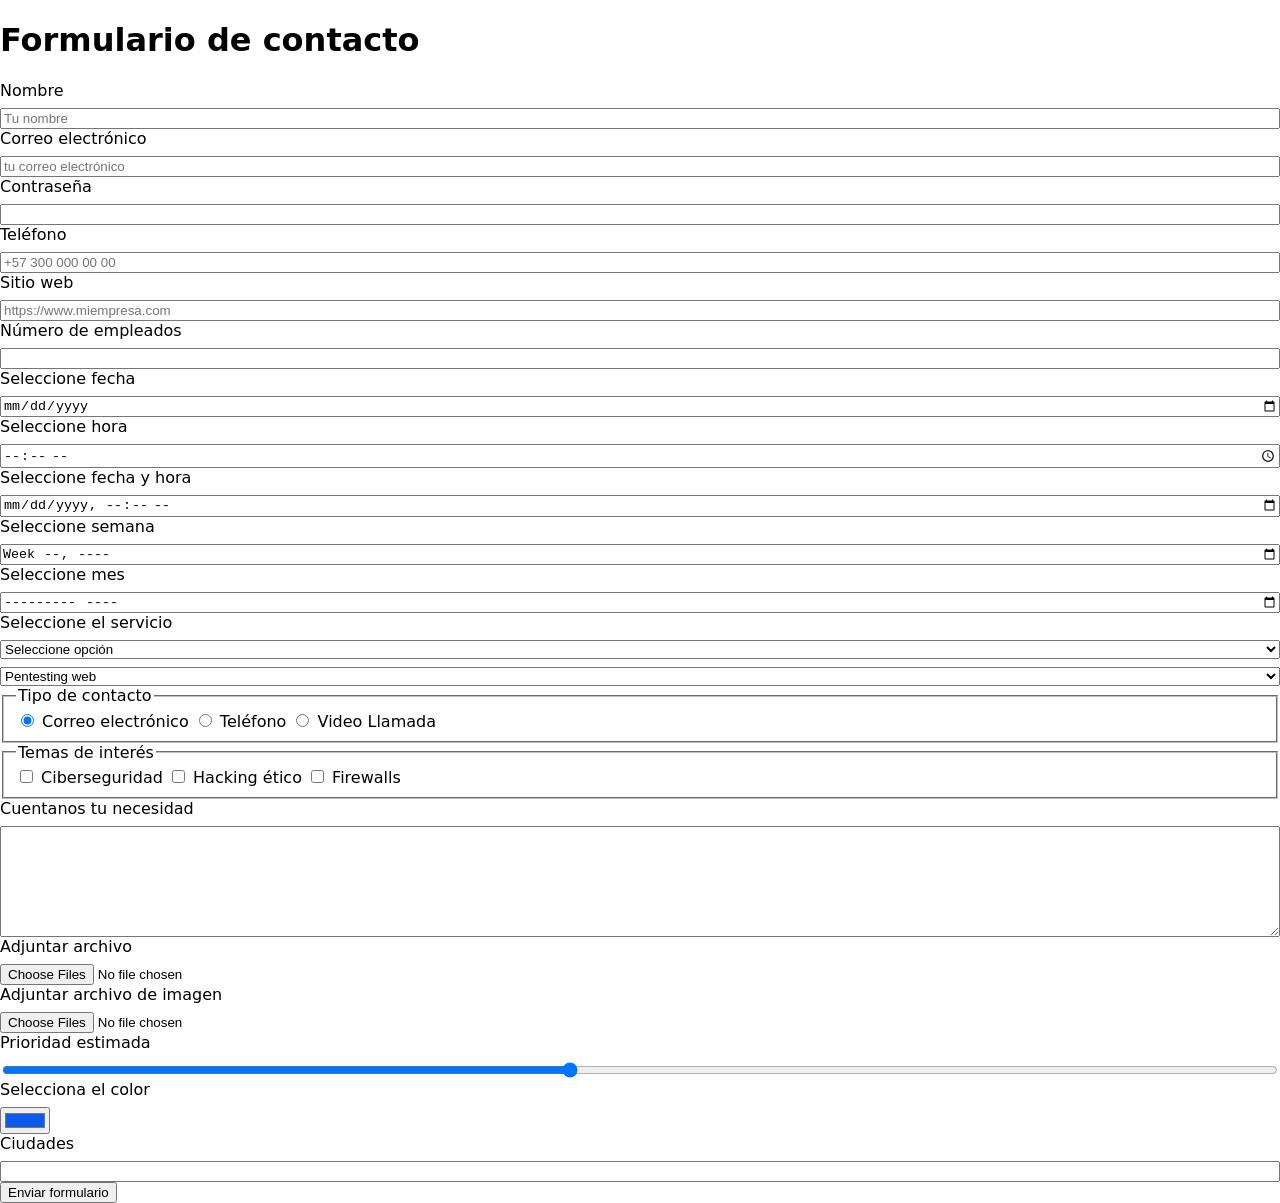
==== index.html @ b2bd3303 "Agrega estructura HTML y estilos CSS del formulario" ====
<!DOCTYPE html>


<!--lang es el lenguaje-->
<html lang="es">

<head>
    <!--metadatos-->
    <!--UTF-8 ASCII-->
    <meta charset="UTF-8">
    <!--Para que el documento interactue-->
    <!--Responsivo-->
    <meta name="viewport" content="width=device-width" , initial-scale="1.0">

    <title>Formulario básico</title>
    <!--Cuando la hoja de estilos esta en una carpeta se tiene que poner la ruta con la carpeta-->
    <link rel="stylesheet" href="./CSS/styles.css">
</head>


<body>
    <h1>Formulario de contacto</h1>

    <!--Action sirve para definir la accion que va a suceder, define quien va a procesar la accion
    method define como se va a procesar la accion-->
    <form action="#" method="POST">
        <!--Esto es un formulario-->
        <div class="form-field">
            <!--Etiquetas indicativas, no realizan nada-->
            <label for="nombre">Nombre</label>
            <!--input es la entrada y hay varios tipos de input, el id identifica al tipo de entrada-->
            <!--required indica que es obligatorio-->
            <input type="text" 
            id="nombre" 
            name="nombre" 
            placeholder="Tu nombre" 
            required
            autocomplete="name"> <!--recupera de las cookies del navegador para autocompletar-->
        </div>

        <div class="form-field">
            <label for="email">Correo electrónico</label>
            <input type="email" 
            id="email" 
            name="email" 
            placeholder="tu correo electrónico" 
            autocomplete="email" required>
        </div>

        <div class="form-field">
            <label for="password">Contraseña</label>
            <input type="password" 
            id="password" 
            name="password" 
            minlength="6" 
            autocomplete="mi password" 
            required  >
        </div>

        <div class="form-field">
            <label for="telefono">Teléfono</label>
            <input type="tel"
            id="telefono"
            name="telefono"
            placeholder="+57 300 000 00 00"
            autocomplete="tel">
        </div>


        <div class="form-field">
            <label for="sitio">Sitio web</label>
            <input type="url"
            id="sitio"
            name="sitio"
            placeholder="https://www.miempresa.com">
        </div>

        <div class="form-field">
            <label for="empleados">Número de empleados</label>
            <input type="number"
            id="empleados"
            name="empleados"
            min="1"
            max="5"
            step="1">
        </div>

        <div class="form-field">
            <label for="fecha">Seleccione fecha</label>
            <input type="date"
            id="fecha"
            name="fecha"
            >
        </div>

        <div class="form-field">
            <label for="hora">Seleccione hora</label>
            <input type="time"
            id="hora"
            name="hora">
        </div>

        <div class="form-field">
            <label for="fecha-hora">Seleccione fecha y hora</label>
            <input type="datetime-local"
            id="fecha-hora"
            name="fecha-hora">
        </div>

        <div class="form-field">
            <label for="semana">Seleccione semana</label>
            <input type="week"
            id="semana"
            name="semana">
        </div>

        <div class="form-field">
            <label for="mes">Seleccione mes</label>
            <input type="month"
            id="mes"
            name="mes">
        </div>

        <div class="form-field">
            <label for="servicio">Seleccione el servicio</label>
            <select id="servicio" name="servicio" required>
                <option value="">
                    Seleccione opción
                </option>

                <option value="pentesting">
                    Pentesting web
                </option>

                <option value="devsecops">
                    DevSecOps
                </option>

                <option value="ai-security">
                    AI security
                </option>
            </select>

            <select id="servicio" name="servicio" required>

                <optgroup label="Servicios de seguridad">

                    <option value="pentesting">
                        Pentesting web
                    </option>

                    <option value="devsecops">
                        DevSecOps
                    </option>

                    <option value="ai-security">
                        AI security
                    </option>
                </optgroup>

                <optgroup label="Desarrollo de software">
                    <option value="Dev 1">
                        Software a la medidad
                    </option>

                    <option value="Dev 2">
                        Azure y AWS
                    </option>

                    <option value="dev">
                        Análisis Funcional
                    </option>
                </optgroup>

            </select>
        </div>
        
        <!--Crear radio buttons-->
        <div class="form-field">    
            <fieldset>
                <legend>Tipo de contacto</legend>
                <label>
                
                    <input type="radio"
                    name="tipo-contacto"
                    value="correo"
                    checked>
                    Correo electrónico
                </label>

                <label>
                    <input type="radio"
                    name="tipo-contacto"
                    value="telefono">
                    Teléfono
                </label>
                
                <label>
                    <input type="radio"
                    name="tipo-contacto"
                    value="videollamada">
                    Video Llamada
                </label>   
            </fieldset>
        </div>

        <div class="form-field">
            <fieldset>

                <legend>Temas de interés</legend>
                <label>
                    <input type="checkbox"
                    name="intereses"
                    value="ciberseguridad">
                    Ciberseguridad
                </label>

                <label>
                    <input type="checkbox"
                    name="intereses"
                    value="hacking-etico">
                    Hacking ético
                </label>

                <label>
                    <input type="checkbox"
                    name="intereses"
                    value="seguridad">
                    Firewalls
                </label>
            </fieldset>
        </div>

        <div class="form-field">
            <label for="mensaje">Cuentanos tu necesidad</label>
            <textarea id="mensaje"
            name="mensaje"
            rows="7"
            maxlength="200"
            placeholder="Escribe brevemente tu necesidad"
            required>

            </textarea>

        </div>

        <div class="form-field">
            <label for="archivo">Adjuntar archivo</label>
            <input type="file"
            id="archivo"
            name="archivo"
            accept=".pdf,.docx,.xlsx,.xls"
            multiple>
        </div>

        <div class="form-field">
            <label for="archivo">Adjuntar archivo de imagen</label>
            <input type="file"
            id="archivo"
            name="archivo"
            accept="image/*"
            multiple>
        </div>

        <div class="form-field">
            <label for="prioridad">Prioridad estimada</label>
            <input type="range"
            id="prioridad"
            name="prioridad"
            min="1"
            max="10"
            value="5">
        </div>

        <div class="form-field">
            <label for="color">Selecciona el color</label>
            <input type="color"
            id="color"
            name="color"
            value="#0d5bea">
        </div>

        <div class="form-field">
            <label for="ciudades">Ciudades</label>
            <input type="text"
            id="ciudad"
            name="ciudad"
            list="ciudades">

            <datalist id="ciudades">
                <option value="Pasto"></option>
                <option value="Bogota"></option>
                <option value="Cali"></option>
            </datalist>
        </div>

        <div class="form-actions">
            <button type="submit" class="button button-primary">Enviar formulario</button>
        </div>
    </form>
    </form>
</body>


</html>
---- CSS/styles.css ----
/*Esto es un comentario*/


/* asterisco significa todo*/
*{
    box-sizing: border-box;
}

/*Carga las fuentes segun el sistema operativo

body corresponde a todo el cuerpo, es decir todo lo que vaya dentro de body*/
body {
    margin: 0;
    font-family:
        Inter,
        system-ui, 
        -apple-system, 
        BlinkMacSystemFont, 
        'Segoe UI', 
        Roboto, 
        Oxygen, 
        Ubuntu, 
        Cantarell, 
        'Open Sans', 
        'Helvetica Neue', 
        sans-serif
    ;
}


.form-field{
    /*grid construye una cuadricula trabajada en sentido vertical*/
    display: grid;
    /*Separa uniformemente a los elementos dentro del div*/
    gap: 8px;
}
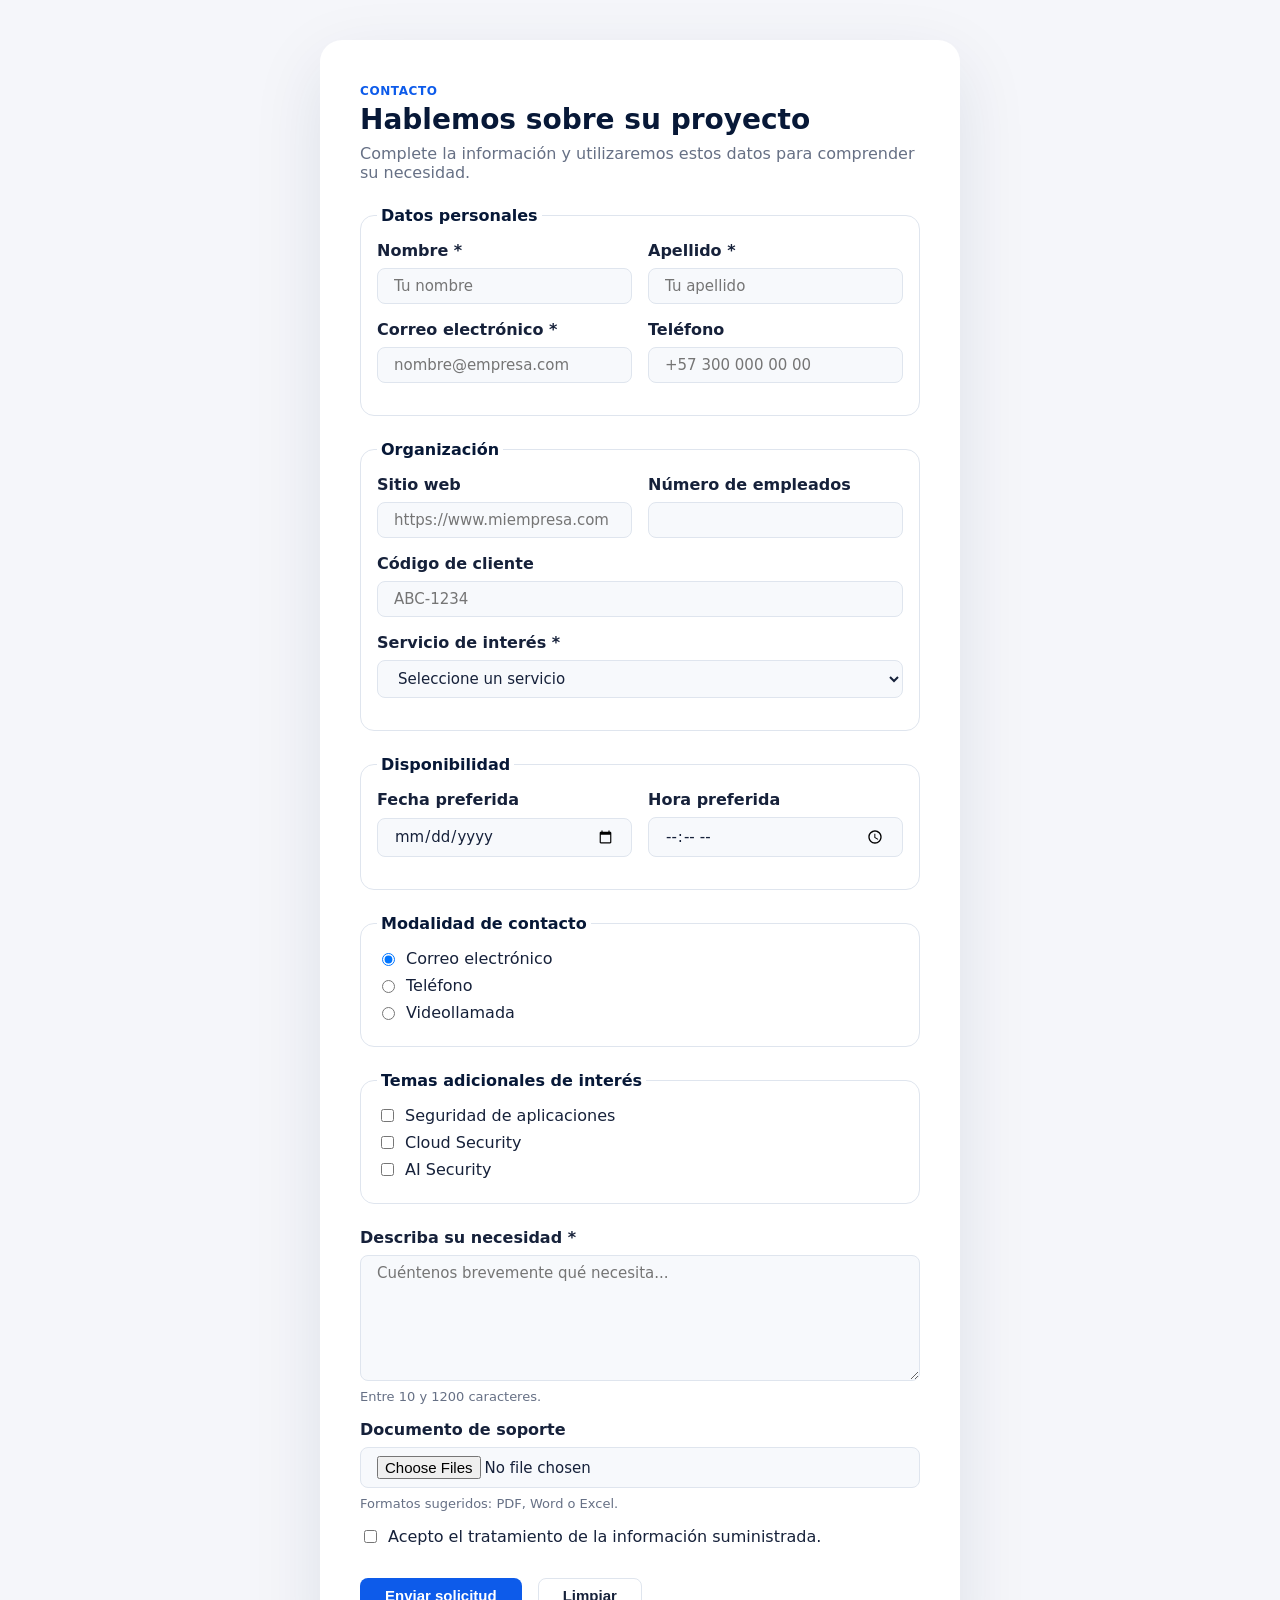
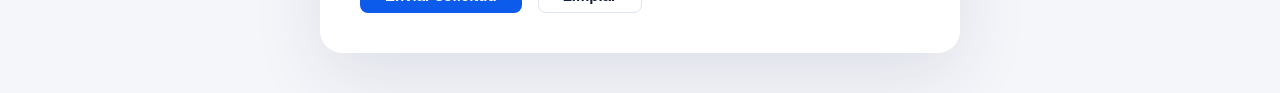
==== commit cda7d4a2: "Formulario final: estructura semantica (modulo 18), validaciones (modulo 17) y variables CSS (modulo" ====
--- a/index.html
+++ b/index.html
@@ -1,305 +1,183 @@
 <!DOCTYPE html>
-
-
-<!--lang es el lenguaje-->
 <html lang="es">
 
 <head>
-    <!--metadatos-->
-    <!--UTF-8 ASCII-->
     <meta charset="UTF-8">
-    <!--Para que el documento interactue-->
-    <!--Responsivo-->
-    <meta name="viewport" content="width=device-width" , initial-scale="1.0">
-
-    <title>Formulario básico</title>
-    <!--Cuando la hoja de estilos esta en una carpeta se tiene que poner la ruta con la carpeta-->
+    <meta name="viewport" content="width=device-width, initial-scale=1.0">
+    <title>Formulario de contacto</title>
     <link rel="stylesheet" href="./CSS/styles.css">
 </head>
 
+<body>
+    <main class="form-page">
+        <section class="form-section">
+            <div class="form-container">
 
-<body>
-    <h1>Formulario de contacto</h1>
+                <header class="form-header">
+                    <span class="eyebrow">CONTACTO</span>
+                    <h1>Hablemos sobre su proyecto</h1>
+                    <p>Complete la información y utilizaremos estos datos para comprender su necesidad.</p>
+                </header>
 
-    <!--Action sirve para definir la accion que va a suceder, define quien va a procesar la accion
-    method define como se va a procesar la accion-->
-    <form action="#" method="POST">
-        <!--Esto es un formulario-->
-        <div class="form-field">
-            <!--Etiquetas indicativas, no realizan nada-->
-            <label for="nombre">Nombre</label>
-            <!--input es la entrada y hay varios tipos de input, el id identifica al tipo de entrada-->
-            <!--required indica que es obligatorio-->
-            <input type="text" 
-            id="nombre" 
-            name="nombre" 
-            placeholder="Tu nombre" 
-            required
-            autocomplete="name"> <!--recupera de las cookies del navegador para autocompletar-->
-        </div>
+                <form class="contact-form" action="#" method="post">
 
-        <div class="form-field">
-            <label for="email">Correo electrónico</label>
-            <input type="email" 
-            id="email" 
-            name="email" 
-            placeholder="tu correo electrónico" 
-            autocomplete="email" required>
-        </div>
+                    <fieldset class="campo-grupo">
+                        <legend>Datos personales</legend>
 
-        <div class="form-field">
-            <label for="password">Contraseña</label>
-            <input type="password" 
-            id="password" 
-            name="password" 
-            minlength="6" 
-            autocomplete="mi password" 
-            required  >
-        </div>
+                        <div class="form-row">
+                            <div class="form-field">
+                                <label for="nombre">Nombre *</label>
+                                <input type="text" id="nombre" name="nombre"
+                                    placeholder="Tu nombre" minlength="2" maxlength="50"
+                                    required autocomplete="name">
+                            </div>
 
-        <div class="form-field">
-            <label for="telefono">Teléfono</label>
-            <input type="tel"
-            id="telefono"
-            name="telefono"
-            placeholder="+57 300 000 00 00"
-            autocomplete="tel">
-        </div>
+                            <div class="form-field">
+                                <label for="apellido">Apellido *</label>
+                                <input type="text" id="apellido" name="apellido"
+                                    placeholder="Tu apellido" minlength="2" maxlength="50"
+                                    required autocomplete="family-name">
+                            </div>
+                        </div>
 
+                        <div class="form-row">
+                            <div class="form-field">
+                                <label for="email">Correo electrónico *</label>
+                                <input type="email" id="email" name="email"
+                                    placeholder="nombre@empresa.com" autocomplete="email" required>
+                            </div>
 
-        <div class="form-field">
-            <label for="sitio">Sitio web</label>
-            <input type="url"
-            id="sitio"
-            name="sitio"
-            placeholder="https://www.miempresa.com">
-        </div>
+                            <div class="form-field">
+                                <label for="telefono">Teléfono</label>
+                                <input type="tel" id="telefono" name="telefono"
+                                    placeholder="+57 300 000 00 00"
+                                    pattern="^\+?[0-9]{7,13}$"
+                                    title="Ingrese un número válido, ej: +573000000000"
+                                    autocomplete="tel">
+                            </div>
+                        </div>
+                    </fieldset>
 
-        <div class="form-field">
-            <label for="empleados">Número de empleados</label>
-            <input type="number"
-            id="empleados"
-            name="empleados"
-            min="1"
-            max="5"
-            step="1">
-        </div>
+                    <fieldset class="campo-grupo">
+                        <legend>Organización</legend>
 
-        <div class="form-field">
-            <label for="fecha">Seleccione fecha</label>
-            <input type="date"
-            id="fecha"
-            name="fecha"
-            >
-        </div>
+                        <div class="form-row">
+                            <div class="form-field">
+                                <label for="sitio">Sitio web</label>
+                                <input type="url" id="sitio" name="sitio"
+                                    placeholder="https://www.miempresa.com">
+                            </div>
 
-        <div class="form-field">
-            <label for="hora">Seleccione hora</label>
-            <input type="time"
-            id="hora"
-            name="hora">
-        </div>
+                            <div class="form-field">
+                                <label for="empleados">Número de empleados</label>
+                                <input type="number" id="empleados" name="empleados"
+                                    min="1" max="500" step="1">
+                            </div>
+                        </div>
 
-        <div class="form-field">
-            <label for="fecha-hora">Seleccione fecha y hora</label>
-            <input type="datetime-local"
-            id="fecha-hora"
-            name="fecha-hora">
-        </div>
+                        <div class="form-field">
+                            <label for="codigo">Código de cliente</label>
+                            <input type="text" id="codigo" name="codigo"
+                                pattern="[A-Z]{3}-[0-9]{4}"
+                                placeholder="ABC-1234"
+                                title="Use tres letras mayúsculas, guion y cuatro números">
+                        </div>
 
-        <div class="form-field">
-            <label for="semana">Seleccione semana</label>
-            <input type="week"
-            id="semana"
-            name="semana">
-        </div>
+                        <div class="form-field">
+                            <label for="servicio">Servicio de interés *</label>
+                            <select id="servicio" name="servicio" required>
+                                <option value="">Seleccione un servicio</option>
+                                <optgroup label="Servicios de seguridad">
+                                    <option value="pentesting">Pentesting web</option>
+                                    <option value="devsecops">DevSecOps</option>
+                                    <option value="ai-security">AI security</option>
+                                </optgroup>
+                                <optgroup label="Desarrollo de software">
+                                    <option value="software-medida">Software a la medida</option>
+                                    <option value="cloud">Azure y AWS</option>
+                                    <option value="analisis">Análisis funcional</option>
+                                </optgroup>
+                            </select>
+                        </div>
+                    </fieldset>
 
-        <div class="form-field">
-            <label for="mes">Seleccione mes</label>
-            <input type="month"
-            id="mes"
-            name="mes">
-        </div>
+                    <fieldset class="campo-grupo">
+                        <legend>Disponibilidad</legend>
+                        <div class="form-row">
+                            <div class="form-field">
+                                <label for="fecha">Fecha preferida</label>
+                                <input type="date" id="fecha" name="fecha">
+                            </div>
+                            <div class="form-field">
+                                <label for="hora">Hora preferida</label>
+                                <input type="time" id="hora" name="hora">
+                            </div>
+                        </div>
+                    </fieldset>
 
-        <div class="form-field">
-            <label for="servicio">Seleccione el servicio</label>
-            <select id="servicio" name="servicio" required>
-                <option value="">
-                    Seleccione opción
-                </option>
+                    <fieldset class="campo-grupo">
+                        <legend>Modalidad de contacto</legend>
+                        <label class="opcion">
+                            <input type="radio" name="tipo-contacto" value="correo" checked>
+                            Correo electrónico
+                        </label>
+                        <label class="opcion">
+                            <input type="radio" name="tipo-contacto" value="telefono">
+                            Teléfono
+                        </label>
+                        <label class="opcion">
+                            <input type="radio" name="tipo-contacto" value="videollamada">
+                            Videollamada
+                        </label>
+                    </fieldset>
 
-                <option value="pentesting">
-                    Pentesting web
-                </option>
+                    <fieldset class="campo-grupo">
+                        <legend>Temas adicionales de interés</legend>
+                        <label class="opcion">
+                            <input type="checkbox" name="intereses" value="seguridad-apps">
+                            Seguridad de aplicaciones
+                        </label>
+                        <label class="opcion">
+                            <input type="checkbox" name="intereses" value="cloud-security">
+                            Cloud Security
+                        </label>
+                        <label class="opcion">
+                            <input type="checkbox" name="intereses" value="ai-security">
+                            AI Security
+                        </label>
+                    </fieldset>
 
-                <option value="devsecops">
-                    DevSecOps
-                </option>
+                    <div class="form-field">
+                        <label for="mensaje">Describa su necesidad *</label>
+                        <textarea id="mensaje" name="mensaje" rows="6"
+                            minlength="10" maxlength="1200"
+                            placeholder="Cuéntenos brevemente qué necesita..." required></textarea>
+                        <span class="ayuda">Entre 10 y 1200 caracteres.</span>
+                    </div>
 
-                <option value="ai-security">
-                    AI security
-                </option>
-            </select>
+                    <div class="form-field">
+                        <label for="archivo">Documento de soporte</label>
+                        <input type="file" id="archivo" name="archivo"
+                            accept=".pdf,.docx,.xlsx,.xls" multiple>
+                        <span class="ayuda">Formatos sugeridos: PDF, Word o Excel.</span>
+                    </div>
 
-            <select id="servicio" name="servicio" required>
+                    <div class="form-field-check">
+                        <label class="opcion">
+                            <input type="checkbox" name="aceptacion" required>
+                            Acepto el tratamiento de la información suministrada.
+                        </label>
+                    </div>
 
-                <optgroup label="Servicios de seguridad">
+                    <div class="form-actions">
+                        <button type="submit" class="button button-primary">Enviar solicitud</button>
+                        <button type="reset" class="button button-secundario">Limpiar</button>
+                    </div>
+                </form>
 
-                    <option value="pentesting">
-                        Pentesting web
-                    </option>
-
-                    <option value="devsecops">
-                        DevSecOps
-                    </option>
-
-                    <option value="ai-security">
-                        AI security
-                    </option>
-                </optgroup>
-
-                <optgroup label="Desarrollo de software">
-                    <option value="Dev 1">
-                        Software a la medidad
-                    </option>
-
-                    <option value="Dev 2">
-                        Azure y AWS
-                    </option>
-
-                    <option value="dev">
-                        Análisis Funcional
-                    </option>
-                </optgroup>
-
-            </select>
-        </div>
-        
-        <!--Crear radio buttons-->
-        <div class="form-field">    
-            <fieldset>
-                <legend>Tipo de contacto</legend>
-                <label>
-                
-                    <input type="radio"
-                    name="tipo-contacto"
-                    value="correo"
-                    checked>
-                    Correo electrónico
-                </label>
-
-                <label>
-                    <input type="radio"
-                    name="tipo-contacto"
-                    value="telefono">
-                    Teléfono
-                </label>
-                
-                <label>
-                    <input type="radio"
-                    name="tipo-contacto"
-                    value="videollamada">
-                    Video Llamada
-                </label>   
-            </fieldset>
-        </div>
-
-        <div class="form-field">
-            <fieldset>
-
-                <legend>Temas de interés</legend>
-                <label>
-                    <input type="checkbox"
-                    name="intereses"
-                    value="ciberseguridad">
-                    Ciberseguridad
-                </label>
-
-                <label>
-                    <input type="checkbox"
-                    name="intereses"
-                    value="hacking-etico">
-                    Hacking ético
-                </label>
-
-                <label>
-                    <input type="checkbox"
-                    name="intereses"
-                    value="seguridad">
-                    Firewalls
-                </label>
-            </fieldset>
-        </div>
-
-        <div class="form-field">
-            <label for="mensaje">Cuentanos tu necesidad</label>
-            <textarea id="mensaje"
-            name="mensaje"
-            rows="7"
-            maxlength="200"
-            placeholder="Escribe brevemente tu necesidad"
-            required>
-
-            </textarea>
-
-        </div>
-
-        <div class="form-field">
-            <label for="archivo">Adjuntar archivo</label>
-            <input type="file"
-            id="archivo"
-            name="archivo"
-            accept=".pdf,.docx,.xlsx,.xls"
-            multiple>
-        </div>
-
-        <div class="form-field">
-            <label for="archivo">Adjuntar archivo de imagen</label>
-            <input type="file"
-            id="archivo"
-            name="archivo"
-            accept="image/*"
-            multiple>
-        </div>
-
-        <div class="form-field">
-            <label for="prioridad">Prioridad estimada</label>
-            <input type="range"
-            id="prioridad"
-            name="prioridad"
-            min="1"
-            max="10"
-            value="5">
-        </div>
-
-        <div class="form-field">
-            <label for="color">Selecciona el color</label>
-            <input type="color"
-            id="color"
-            name="color"
-            value="#0d5bea">
-        </div>
-
-        <div class="form-field">
-            <label for="ciudades">Ciudades</label>
-            <input type="text"
-            id="ciudad"
-            name="ciudad"
-            list="ciudades">
-
-            <datalist id="ciudades">
-                <option value="Pasto"></option>
-                <option value="Bogota"></option>
-                <option value="Cali"></option>
-            </datalist>
-        </div>
-
-        <div class="form-actions">
-            <button type="submit" class="button button-primary">Enviar formulario</button>
-        </div>
-    </form>
-    </form>
+            </div>
+        </section>
+    </main>
 </body>
 
-
 </html>
--- a/CSS/styles.css
+++ b/CSS/styles.css
@@ -1,36 +1,210 @@
-/*Esto es un comentario*/
-
-
-/* asterisco significa todo*/
-*{
+/* ===== Módulo 19: Variables CSS (Design System) — valores propios ===== */
+:root {
+    --primary: #0d5bea;
+    --primary-hover: #084cc7;
+    --primary-light: #edf4ff;
+
+    --navy: #071837;
+    --text: #16213a;
+    --muted: #667085;
+
+    --border: #dfe5ee;
+    --background: #f5f6fa;
+    --background-soft: #f7f9fc;
+
+    --danger: #c62828;
+
+    --radius-sm: 8px;
+    --radius-md: 14px;
+    --radius-lg: 22px;
+
+    --shadow: 0 24px 70px rgba(15, 40, 80, 0.10);
+    --container: 640px;
+
+    --espaciado-xs: 4px;
+    --espaciado-sm: 8px;
+    --espaciado-md: 16px;
+    --espaciado-lg: 24px;
+    --espaciado-xl: 40px;
+}
+
+/* ===== Reset y base ===== */
+* {
     box-sizing: border-box;
 }
 
-/*Carga las fuentes segun el sistema operativo
-
-body corresponde a todo el cuerpo, es decir todo lo que vaya dentro de body*/
 body {
     margin: 0;
-    font-family:
-        Inter,
-        system-ui, 
-        -apple-system, 
-        BlinkMacSystemFont, 
-        'Segoe UI', 
-        Roboto, 
-        Oxygen, 
-        Ubuntu, 
-        Cantarell, 
-        'Open Sans', 
-        'Helvetica Neue', 
-        sans-serif
-    ;
-}
-
-
-.form-field{
-    /*grid construye una cuadricula trabajada en sentido vertical*/
+    background-color: var(--background);
+    color: var(--text);
+    font-family: Inter, system-ui, -apple-system, BlinkMacSystemFont, 'Segoe UI',
+        Roboto, Oxygen, Ubuntu, Cantarell, 'Open Sans', 'Helvetica Neue', sans-serif;
+}
+
+/* ===== Estructura semántica (Módulo 18) ===== */
+.form-page {
+    display: flex;
+    justify-content: center;
+    padding: var(--espaciado-xl) var(--espaciado-md);
+}
+
+.form-container {
+    width: 100%;
+    max-width: var(--container);
+    background-color: #ffffff;
+    border-radius: var(--radius-lg);
+    box-shadow: var(--shadow);
+    padding: var(--espaciado-xl);
+}
+
+.form-header .eyebrow {
+    color: var(--primary);
+    font-weight: 600;
+    text-transform: uppercase;
+    font-size: 12px;
+    letter-spacing: 0.05em;
+}
+
+.form-header h1 {
+    margin: var(--espaciado-xs) 0 var(--espaciado-sm) 0;
+    color: var(--navy);
+    font-size: 28px;
+}
+
+.form-header p {
+    color: var(--muted);
+    margin: 0 0 var(--espaciado-lg) 0;
+}
+
+/* ===== Agrupación de campos ===== */
+.campo-grupo {
+    border: 1px solid var(--border);
+    border-radius: var(--radius-md);
+    padding: var(--espaciado-md);
+    margin: 0 0 var(--espaciado-lg) 0;
+}
+
+.campo-grupo legend {
+    padding: 0 var(--espaciado-xs);
+    font-weight: 600;
+    color: var(--navy);
+}
+
+.form-row {
     display: grid;
-    /*Separa uniformemente a los elementos dentro del div*/
-    gap: 8px;
+    grid-template-columns: 1fr 1fr;
+    gap: var(--espaciado-md);
+}
+
+.form-field,
+.form-field-check {
+    display: grid;
+    gap: var(--espaciado-sm);
+    margin-bottom: var(--espaciado-md);
+}
+
+.form-field label {
+    font-weight: 600;
+    color: var(--text);
+}
+
+.ayuda {
+    color: var(--muted);
+    font-size: 13px;
+}
+
+/* ===== Inputs, select y textarea ===== */
+input[type="text"],
+input[type="email"],
+input[type="tel"],
+input[type="url"],
+input[type="number"],
+input[type="date"],
+input[type="time"],
+input[type="file"],
+select,
+textarea {
+    width: 100%;
+    padding: var(--espaciado-sm) var(--espaciado-md);
+    border: 1px solid var(--border);
+    border-radius: var(--radius-sm);
+    background-color: var(--background-soft);
+    color: var(--text);
+    font-family: inherit;
+    font-size: 15px;
+}
+
+textarea {
+    resize: vertical;
+}
+
+input:focus,
+select:focus,
+textarea:focus {
+    outline: none;
+    border-color: var(--primary);
+    box-shadow: 0 0 0 3px var(--primary-light);
+}
+
+input:invalid:not(:placeholder-shown) {
+    border-color: var(--danger);
+}
+
+/* ===== Radios y checkboxes ===== */
+.opcion {
+    display: flex;
+    align-items: center;
+    gap: var(--espaciado-sm);
+    font-weight: 400;
+    margin-bottom: var(--espaciado-sm);
+}
+
+.opcion input {
+    width: auto;
+}
+
+/* ===== Botones ===== */
+.form-actions {
+    display: flex;
+    gap: var(--espaciado-md);
+    margin-top: var(--espaciado-lg);
+}
+
+.button {
+    padding: var(--espaciado-sm) var(--espaciado-lg);
+    border-radius: var(--radius-sm);
+    font-size: 15px;
+    font-weight: 600;
+    cursor: pointer;
+    border: 1px solid transparent;
+}
+
+.button-primary {
+    background-color: var(--primary);
+    color: #ffffff;
+}
+
+.button-primary:hover {
+    background-color: var(--primary-hover);
+}
+
+.button-secundario {
+    background-color: #ffffff;
+    color: var(--text);
+    border-color: var(--border);
+}
+
+.button-secundario:hover {
+    background-color: var(--background);
+}
+
+/* ===== Responsivo ===== */
+@media (max-width: 600px) {
+    .form-row {
+        grid-template-columns: 1fr;
+    }
+
+    .form-container {
+        padding: var(--espaciado-md);
+    }
 }
